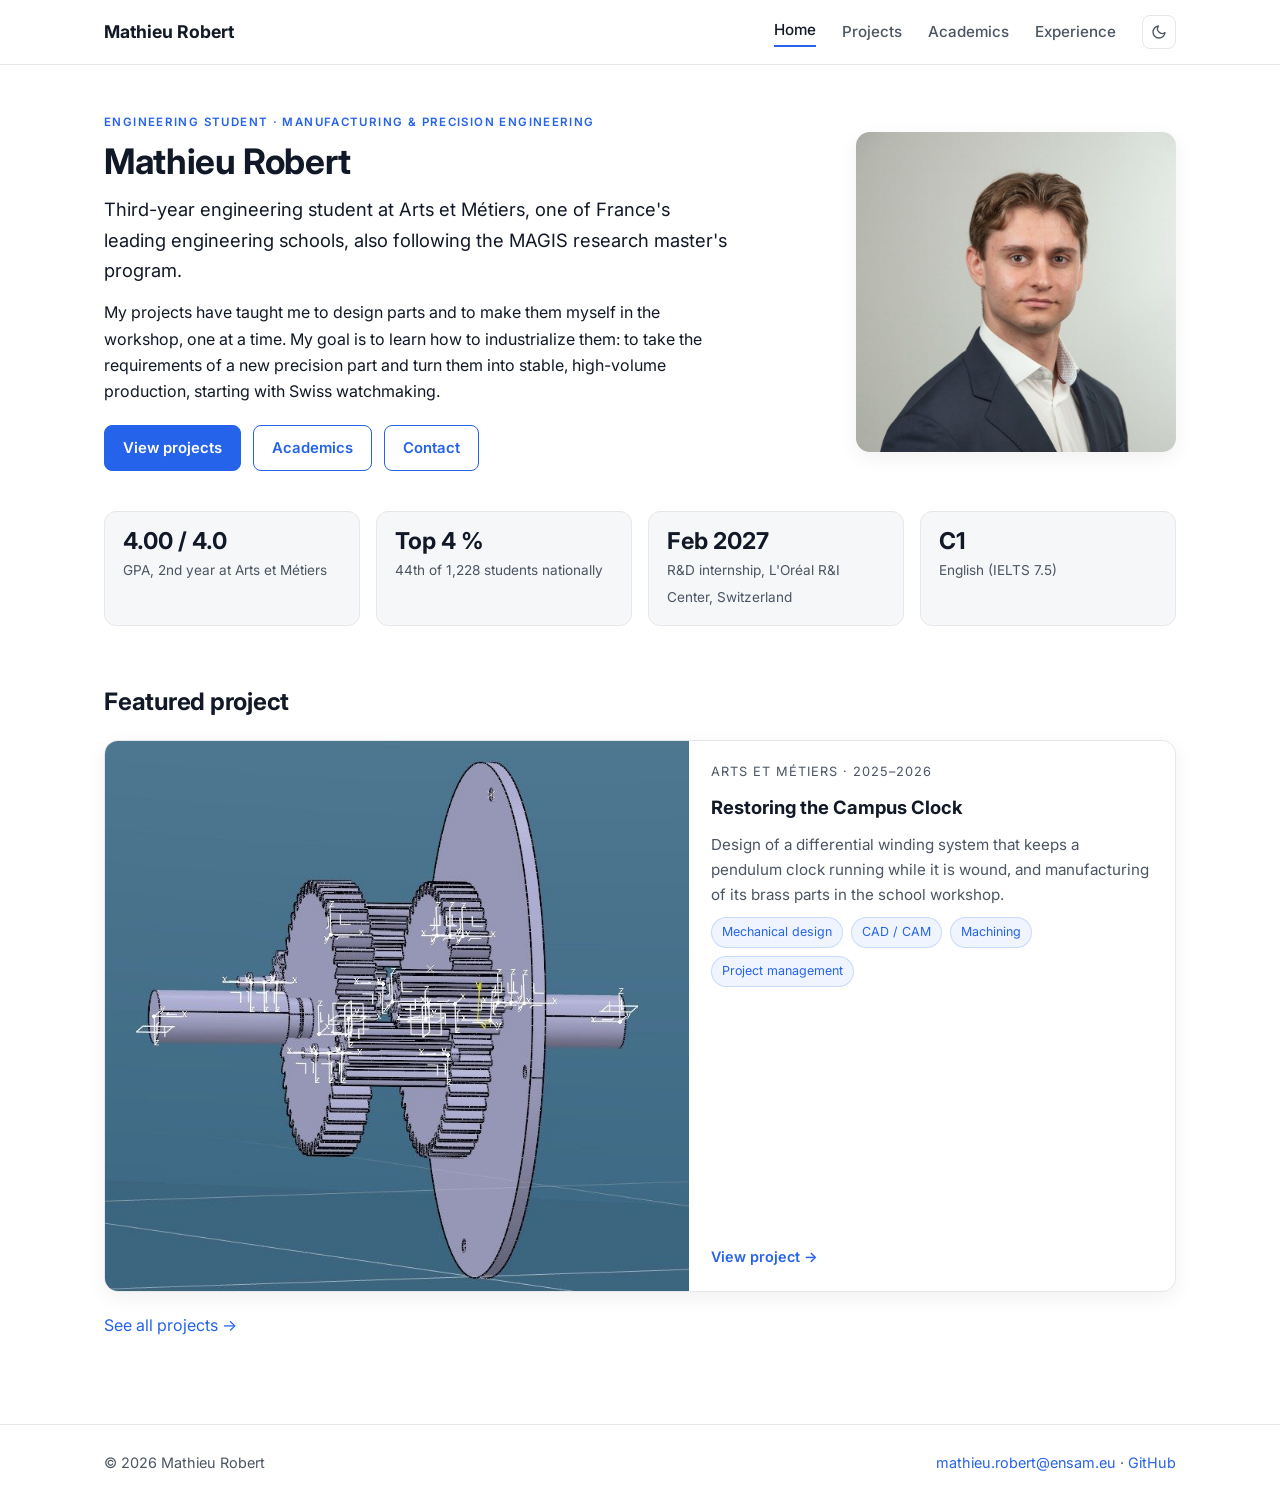
==== index.html @ 0836a947 "Add files via upload" ====
<!doctype html>
<html lang="en">
<head>
<meta charset="utf-8">
<meta name="viewport" content="width=device-width, initial-scale=1">
<title>Mathieu Robert – Portfolio</title>
<meta name="description" content="Portfolio of Mathieu Robert, engineering student at Arts et Métiers (France): manufacturing and precision engineering projects.">
<link rel="preconnect" href="https://fonts.googleapis.com"><link rel="preconnect" href="https://fonts.gstatic.com" crossorigin>
<link href="https://fonts.googleapis.com/css2?family=Inter:wght@400;500;600;700&display=swap" rel="stylesheet">
<link rel="stylesheet" href="css/style.css">
</head>
<body>
<header class="site-header"><div class="container">
<a class="brand" href="index.html">Mathieu Robert</a>
<nav class="nav"><a href="index.html" class="active">Home</a><a href="projects.html">Projects</a><a href="academics.html">Academics</a><a href="experience.html">Experience</a><button id="theme-toggle" aria-label="Toggle dark mode" title="Toggle dark mode"><svg width="16" height="16" viewBox="0 0 24 24" fill="none" stroke="currentColor" stroke-width="2" stroke-linecap="round" stroke-linejoin="round"><path d="M21 12.79A9 9 0 1 1 11.21 3 7 7 0 0 0 21 12.79z"/></svg></button></nav>
</div></header>
<main><div class="container">

<section class="hero">
<div>
<span class="label">Engineering student · Manufacturing & precision engineering</span>
<h1>Mathieu Robert</h1>
<p class="lead">Third-year engineering student at Arts et Métiers, one of France's leading engineering schools, also following the MAGIS research master's program.</p>
<p>My projects have taught me to design parts and to make them myself in the workshop, one at a time. My goal is to learn how to industrialize them: to take the requirements of a new precision part and turn them into stable, high-volume production, starting with Swiss watchmaking.</p>
<div class="btn-row"><a class="btn primary" href="projects.html">View projects</a><a class="btn" href="academics.html">Academics</a><a class="btn" href="mailto:mathieu.robert@ensam.eu">Contact</a></div>
</div>
<img src="img/me/photo.jpg" alt="Mathieu Robert">
</section>
<div class="facts">
<div class="fact"><b>4.00 / 4.0</b><span>GPA, 2nd year at Arts et Métiers</span></div>
<div class="fact"><b>Top 4 %</b><span>44th of 1,228 students nationally</span></div>
<div class="fact"><b>Feb 2027</b><span>R&D internship, L'Oréal R&I Center, Switzerland</span></div>
<div class="fact"><b>C1</b><span>English (IELTS 7.5)</span></div>
</div>
<h2>Featured project</h2>
<div class="grid" style="grid-template-columns:1fr"><a class="pcard" style="display:grid;grid-template-columns:1.2fr 1fr" href="clock.html"><div class="thumb" style="aspect-ratio:auto;min-height:280px"><img src="img/clock/differential-exploded.jpg" alt="Restoring the Campus Clock" loading="lazy"></div>
<div class="content"><span class="ctx">Arts et Métiers · 2025–2026</span><h3>Restoring the Campus Clock</h3><p>Design of a differential winding system that keeps a pendulum clock running while it is wound, and manufacturing of its brass parts in the school workshop.</p><div class="chips"><span class="chip">Mechanical design</span><span class="chip">CAD / CAM</span><span class="chip">Machining</span><span class="chip">Project management</span></div><span class="more">View project →</span></div></a></div>
<p style="margin-top:20px"><a href="projects.html">See all projects →</a></p>

</div></main>
<footer><div class="container">
<span>© 2026 Mathieu Robert</span>
<span><a href="mailto:mathieu.robert@ensam.eu">mathieu.robert@ensam.eu</a> · <a href="https://github.com/mathieurobert-ensam">GitHub</a></span>
</div></footer>
<script src="js/main.js"></script>
</body>
</html>
---- css/style.css ----
:root{--bg:#ffffff;--surface:#f6f7f9;--card:#ffffff;--text:#111827;--muted:#4b5563;--line:#e5e7eb;--accent:#2563eb;--accent-soft:#eff4ff;--shadow:0 6px 20px rgba(17,24,39,.06)}
body.dark{--bg:#121417;--surface:#1a1d21;--card:#1f2227;--text:#e8eaed;--muted:#a3a9b3;--line:#2d3137;--accent:#7aa2f7;--accent-soft:#1e2635;--shadow:0 6px 20px rgba(0,0,0,.35)}
*{box-sizing:border-box}
html{scroll-behavior:smooth}
body{margin:0;background:var(--bg);color:var(--text);font-family:Inter,system-ui,-apple-system,"Segoe UI",Roboto,Arial,sans-serif;font-size:16px;line-height:1.65;transition:background .2s,color .2s}
a{color:var(--accent);text-decoration:none}a:hover{text-decoration:underline}
img{display:block;max-width:100%}
.container{max-width:1120px;margin:0 auto;padding:0 24px}
/* header */
.site-header{position:sticky;top:0;z-index:20;background:var(--bg);border-bottom:1px solid var(--line)}
.site-header .container{display:flex;align-items:center;justify-content:space-between;height:64px;gap:16px}
.brand{font-weight:700;font-size:1.1rem;color:var(--text);white-space:nowrap}
.brand:hover{text-decoration:none}
.nav{display:flex;align-items:center;gap:26px}
.nav a{color:var(--muted);font-weight:500;font-size:.95rem}
.nav a:hover,.nav a.active{color:var(--text);text-decoration:none}
.nav a.active{box-shadow:inset 0 -2px 0 var(--accent);padding-bottom:4px}
#theme-toggle{background:none;border:1px solid var(--line);border-radius:8px;width:34px;height:34px;color:var(--muted);cursor:pointer;display:grid;place-items:center}
#theme-toggle:hover{color:var(--text)}
main{padding:48px 0 72px}
h1{font-size:2.2rem;line-height:1.2;margin:0 0 12px;letter-spacing:-.01em}
h2{font-size:1.5rem;margin:56px 0 18px;letter-spacing:-.01em}
h3{font-size:1.15rem;margin:0 0 10px}
p{margin:0 0 14px}
ul{margin:0 0 14px;padding-left:20px}li{margin-bottom:6px}
.muted{color:var(--muted)}
.label{display:block;font-size:.72rem;font-weight:600;letter-spacing:.12em;text-transform:uppercase;color:var(--accent);margin-bottom:8px}
/* buttons, chips */
.btn{display:inline-flex;align-items:center;gap:8px;padding:10px 18px;border-radius:8px;font-weight:600;font-size:.93rem;border:1px solid var(--accent);color:var(--accent);background:transparent}
.btn.primary{background:var(--accent);color:#fff}
.btn:hover{text-decoration:none;filter:brightness(.95)}
.btn-row{display:flex;flex-wrap:wrap;gap:12px;margin-top:20px}
.chips{display:flex;flex-wrap:wrap;gap:8px}
.chip{font-size:.78rem;padding:4px 10px;border-radius:999px;background:var(--accent-soft);color:var(--accent);border:1px solid color-mix(in srgb,var(--accent) 18%,transparent)}
/* home */
.hero{display:grid;grid-template-columns:1.6fr 1fr;gap:56px;align-items:center}
.hero img{width:100%;max-width:320px;justify-self:end;border-radius:14px;box-shadow:var(--shadow);aspect-ratio:1/1;object-fit:cover}
.lead{font-size:1.15rem}
.facts{display:grid;grid-template-columns:repeat(4,1fr);gap:16px;margin-top:40px}
.fact{background:var(--surface);border:1px solid var(--line);border-radius:12px;padding:16px 18px}
.fact b{display:block;font-size:1.45rem;color:var(--text);line-height:1.2}
.fact span{font-size:.85rem;color:var(--muted)}
/* project cards */
.grid{display:grid;grid-template-columns:repeat(2,1fr);gap:28px}
.pcard{display:flex;flex-direction:column;border:1px solid var(--line);border-radius:14px;overflow:hidden;background:var(--card);color:var(--text);box-shadow:var(--shadow);transition:transform .2s,box-shadow .2s}
.pcard:hover{transform:translateY(-4px);box-shadow:0 14px 32px rgba(17,24,39,.12);text-decoration:none}
.pcard .thumb{aspect-ratio:16/9;background:var(--surface);overflow:hidden}
.pcard .thumb img{width:100%;height:100%;object-fit:cover}
.pcard .content{padding:20px 22px 22px;display:flex;flex-direction:column;gap:10px;flex:1}
.pcard .ctx{font-size:.8rem;color:var(--muted);text-transform:uppercase;letter-spacing:.08em}
.pcard h3{margin:0;font-size:1.15rem}
.pcard p{margin:0;color:var(--muted);font-size:.95rem}
.pcard .more{margin-top:auto;padding-top:6px;color:var(--accent);font-weight:600;font-size:.9rem}
.minor{display:grid;grid-template-columns:repeat(3,1fr);gap:16px}
.minor div{border:1px solid var(--line);border-radius:12px;padding:16px 18px;background:var(--card)}
.minor h4{margin:0 0 4px;font-size:1rem}
.minor small{display:block;color:var(--muted);margin-bottom:6px}
.minor p{margin:0;font-size:.92rem;color:var(--muted)}
/* project page */
.p-head{border-bottom:1px solid var(--line);padding-bottom:28px;margin-bottom:32px}
.p-head .sub{font-size:1.12rem;color:var(--muted);max-width:820px}
.meta{display:grid;grid-template-columns:repeat(4,1fr);gap:16px;margin-top:22px}
.meta div{border-left:2px solid var(--line);padding-left:12px}
.meta b{display:block;font-size:.72rem;letter-spacing:.1em;text-transform:uppercase;color:var(--muted);font-weight:600}
.meta span{font-size:.93rem}
.top{display:grid;grid-template-columns:2fr 1fr;gap:28px;align-items:start}
.objective{border-left:3px solid var(--accent);padding:2px 0 2px 18px}
.objective p{margin:0}
.tools{background:var(--surface);border:1px solid var(--line);border-radius:12px;padding:16px 18px}
.tools ul{list-style:none;padding:0;margin:0;display:flex;flex-direction:column;gap:7px;font-size:.92rem}
.tools li{margin:0;padding-left:16px;position:relative}
.tools li:before{content:"";position:absolute;left:0;top:.62em;width:6px;height:6px;border-radius:50%;background:var(--accent)}
.kpis{display:grid;grid-template-columns:repeat(3,1fr);gap:16px;margin:32px 0 8px}
.kpi{border:1px solid var(--line);border-radius:12px;padding:18px 20px;background:var(--card)}
.kpi b{display:block;font-size:1.7rem;line-height:1.15;color:var(--accent)}
.kpi span{color:var(--muted);font-size:.9rem}
.step{display:grid;grid-template-columns:1.05fr 1fr;gap:36px;align-items:center;margin:48px 0}
.step.rev .text{order:2}
.step.full{grid-template-columns:1fr}
.step .num{font-size:.8rem;font-weight:700;color:var(--accent);letter-spacing:.1em}
.step h3{font-size:1.3rem;margin:4px 0 12px}
.step .text p,.step .text li{color:var(--text)}
.callout{background:var(--surface);border:1px solid var(--line);border-radius:10px;padding:12px 16px;margin:12px 0;font-size:.95rem}
.callout b{color:var(--text)}
.formula{font-family:"Cambria Math","Times New Roman",serif;font-size:1.08rem;display:inline-block;background:var(--card);border:1px solid var(--line);border-radius:8px;padding:8px 14px;margin:4px 0 12px}
/* carousel */
.carousel{position:relative;border:1px solid var(--line);border-radius:12px;background:var(--card);overflow:hidden;box-shadow:var(--shadow)}
.carousel .slide{display:none}
.carousel .slide.show{display:block}
.carousel .slide img{width:100%;aspect-ratio:4/3;object-fit:contain;background:#fff}
.carousel .cap{font-size:.86rem;color:var(--muted);padding:10px 14px;border-top:1px solid var(--line);min-height:44px}
.carousel .nav-btn{position:absolute;top:calc(50% - 22px);transform:translateY(-50%);width:36px;height:36px;border-radius:50%;border:1px solid var(--line);background:rgba(255,255,255,.92);color:#111827;font-size:1.1rem;cursor:pointer;display:grid;place-items:center}
.carousel .prev{left:10px}.carousel .next{right:10px}
.carousel .dots{position:absolute;right:12px;bottom:56px;display:flex;gap:6px}
.carousel .dots span{width:8px;height:8px;border-radius:50%;background:rgba(17,24,39,.25);cursor:pointer}
.carousel .dots span.active{background:var(--accent)}
table{border-collapse:collapse;width:100%;font-size:.92rem;margin:8px 0 14px}
th,td{border-bottom:1px solid var(--line);padding:8px 10px;text-align:left;vertical-align:top}
th{background:var(--surface);font-weight:600}
.results{background:var(--surface);border:1px solid var(--line);border-left:3px solid var(--accent);border-radius:12px;padding:22px 26px;margin-top:56px}
.results ul{margin-bottom:10px}
.learned{margin:14px 0 0;padding-top:14px;border-top:1px solid var(--line)}
.downloads{display:flex;flex-wrap:wrap;gap:12px;margin-top:24px}
.pnav{display:flex;justify-content:space-between;gap:16px;margin-top:48px;padding-top:24px;border-top:1px solid var(--line);font-weight:600}
/* academics / experience */
.timeline{border-left:2px solid var(--line);margin-left:8px;padding-left:28px}
.tl-item{position:relative;margin-bottom:40px}
.tl-item:before{content:"";position:absolute;left:-36px;top:6px;width:12px;height:12px;border-radius:50%;background:var(--accent);box-shadow:0 0 0 4px var(--bg)}
.tl-item .when{font-size:.78rem;letter-spacing:.1em;text-transform:uppercase;color:var(--accent);font-weight:600}
.tl-item h3{margin:4px 0 2px;font-size:1.2rem}
.tl-item .where{color:var(--muted);font-size:.95rem;margin-bottom:10px}
.metrics{display:flex;flex-wrap:wrap;gap:24px;margin:10px 0 12px}
.metrics div{font-size:.88rem;color:var(--muted)}
.metrics b{display:block;font-size:1.25rem;color:var(--text)}
.exp{display:grid;grid-template-columns:auto 1fr;gap:18px;border:1px solid var(--line);border-radius:12px;padding:22px 24px;margin-bottom:18px;background:var(--card)}
.exp .tag{font-size:.7rem;font-weight:700;letter-spacing:.1em;text-transform:uppercase;color:var(--accent);background:var(--accent-soft);border-radius:6px;padding:6px 8px;height:max-content;white-space:nowrap}
.exp h3{margin:0}
.exp .where{color:var(--muted);font-size:.92rem;margin-bottom:8px}
.skills-table th{width:180px}
footer{border-top:1px solid var(--line);padding:26px 0;color:var(--muted);font-size:.9rem}
footer .container{display:flex;justify-content:space-between;flex-wrap:wrap;gap:12px}
@media (max-width:900px){.grid,.minor{grid-template-columns:1fr}.facts,.meta{grid-template-columns:repeat(2,1fr)}.kpis{grid-template-columns:1fr}.top,.step,.hero{grid-template-columns:1fr}.step.rev .text{order:0}.hero img{justify-self:start;max-width:220px;order:-1}}
@media (max-width:600px){.nav{gap:14px}.nav a{font-size:.88rem}h1{font-size:1.75rem}.brand{font-size:1rem}.container{padding:0 16px}.site-header .container{height:auto;padding-top:12px;padding-bottom:12px;flex-wrap:wrap}}
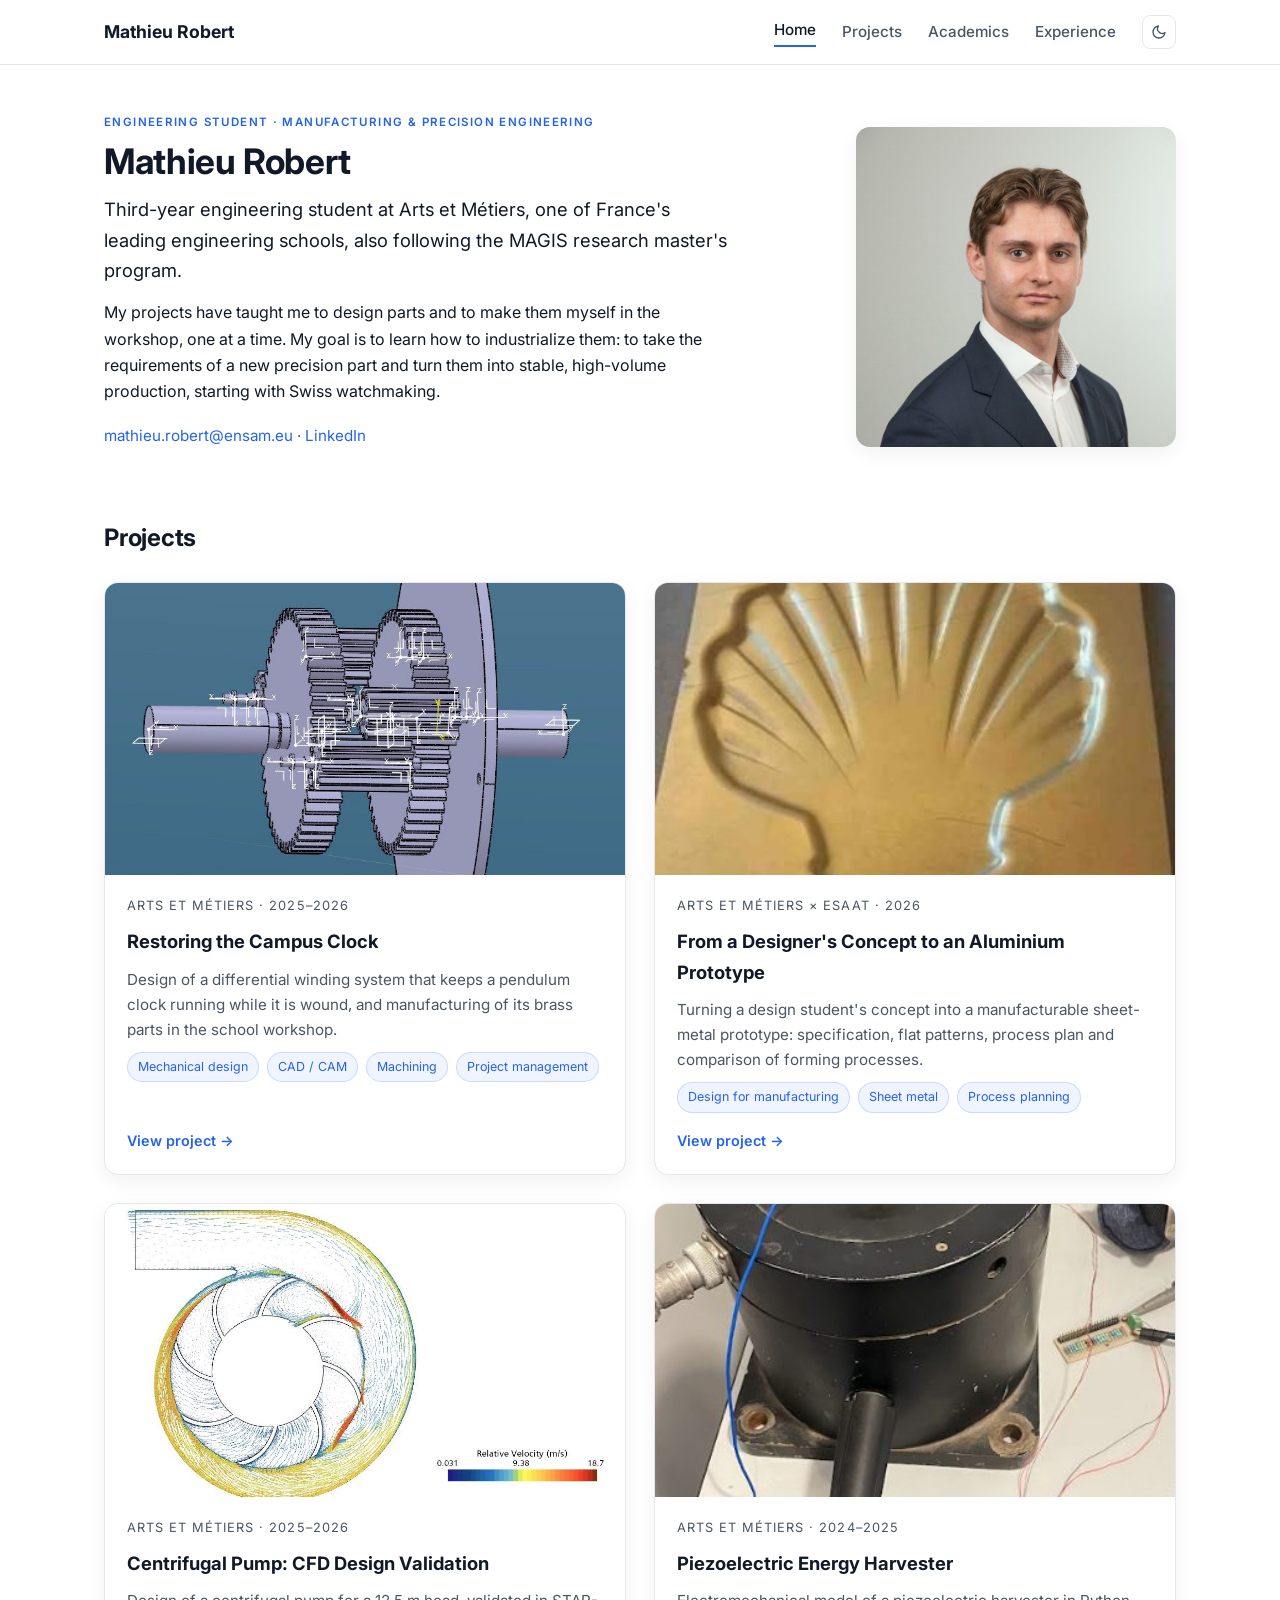
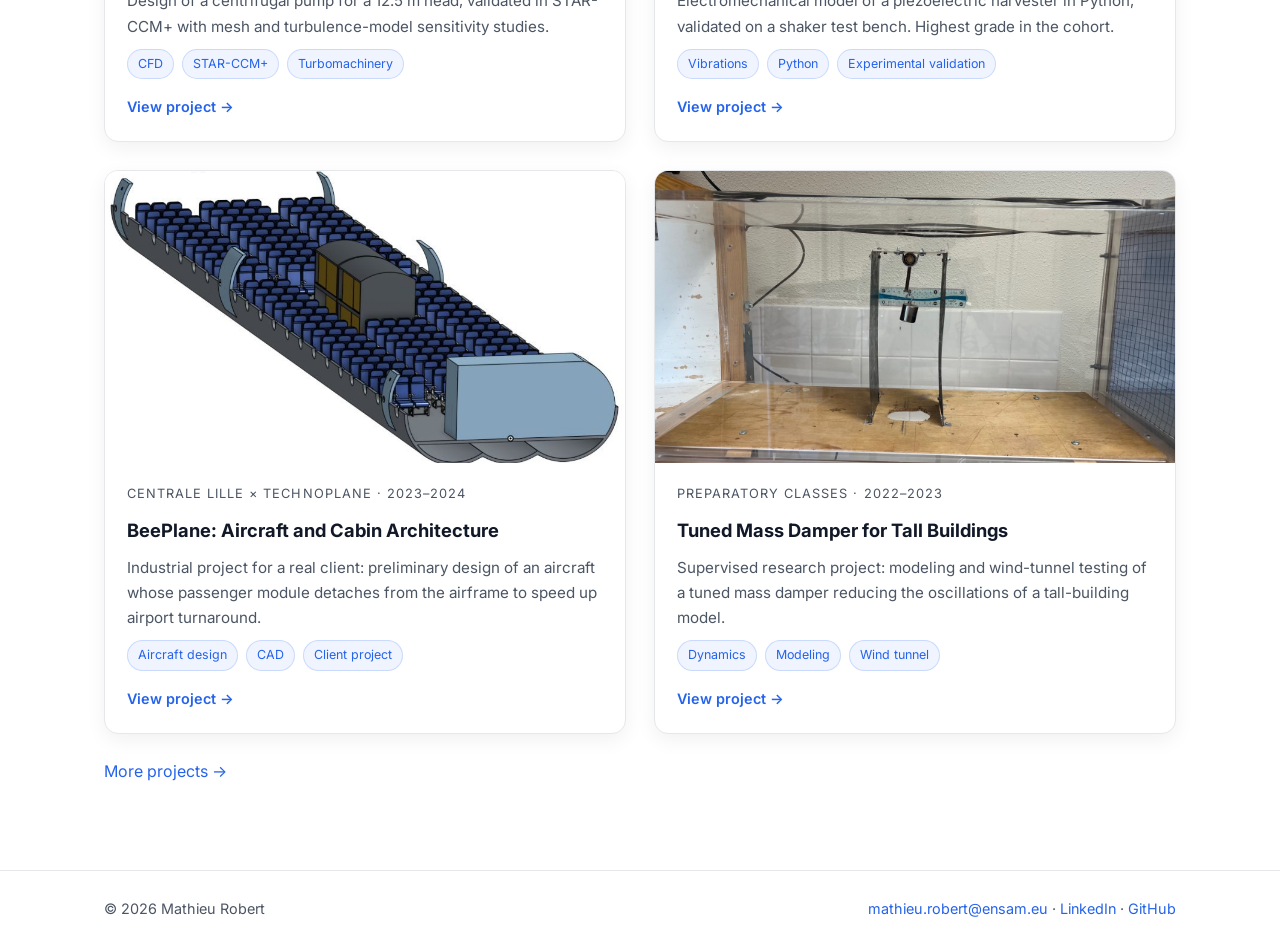
==== commit c027a4dc: "Add files via upload" ====
--- a/index.html
+++ b/index.html
@@ -22,25 +22,24 @@
 <h1>Mathieu Robert</h1>
 <p class="lead">Third-year engineering student at Arts et Métiers, one of France's leading engineering schools, also following the MAGIS research master's program.</p>
 <p>My projects have taught me to design parts and to make them myself in the workshop, one at a time. My goal is to learn how to industrialize them: to take the requirements of a new precision part and turn them into stable, high-volume production, starting with Swiss watchmaking.</p>
-<div class="btn-row"><a class="btn primary" href="projects.html">View projects</a><a class="btn" href="academics.html">Academics</a><a class="btn" href="mailto:mathieu.robert@ensam.eu">Contact</a></div>
+<p class="contact-line"><a href="mailto:mathieu.robert@ensam.eu">mathieu.robert@ensam.eu</a> · <a href="https://www.linkedin.com/in/mathieu-robert-ensam/">LinkedIn</a></p>
 </div>
 <img src="img/me/photo.jpg" alt="Mathieu Robert">
 </section>
-<div class="facts">
-<div class="fact"><b>4.00 / 4.0</b><span>GPA, 2nd year at Arts et Métiers</span></div>
-<div class="fact"><b>Top 4 %</b><span>44th of 1,228 students nationally</span></div>
-<div class="fact"><b>Feb 2027</b><span>R&D internship, L'Oréal R&I Center, Switzerland</span></div>
-<div class="fact"><b>C1</b><span>English (IELTS 7.5)</span></div>
-</div>
-<h2>Featured project</h2>
-<div class="grid" style="grid-template-columns:1fr"><a class="pcard" style="display:grid;grid-template-columns:1.2fr 1fr" href="clock.html"><div class="thumb" style="aspect-ratio:auto;min-height:280px"><img src="img/clock/differential-exploded.jpg" alt="Restoring the Campus Clock" loading="lazy"></div>
-<div class="content"><span class="ctx">Arts et Métiers · 2025–2026</span><h3>Restoring the Campus Clock</h3><p>Design of a differential winding system that keeps a pendulum clock running while it is wound, and manufacturing of its brass parts in the school workshop.</p><div class="chips"><span class="chip">Mechanical design</span><span class="chip">CAD / CAM</span><span class="chip">Machining</span><span class="chip">Project management</span></div><span class="more">View project →</span></div></a></div>
-<p style="margin-top:20px"><a href="projects.html">See all projects →</a></p>
+<h2>Projects</h2>
+<div class="grid" style="margin-top:24px"><a class="pcard" href="clock.html"><div class="thumb"><img src="img/clock/differential-exploded.jpg" alt="Restoring the Campus Clock" loading="lazy"></div>
+<div class="content"><span class="ctx">Arts et Métiers · 2025–2026</span><h3>Restoring the Campus Clock</h3><p>Design of a differential winding system that keeps a pendulum clock running while it is wound, and manufacturing of its brass parts in the school workshop.</p><div class="chips"><span class="chip">Mechanical design</span><span class="chip">CAD / CAM</span><span class="chip">Machining</span><span class="chip">Project management</span></div><span class="more">View project →</span></div></a><a class="pcard" href="explorer-kit.html"><div class="thumb"><img src="img/kit/embossed-shell.jpg" alt="From a Designer's Concept to an Aluminium Prototype" loading="lazy"></div>
+<div class="content"><span class="ctx">Arts et Métiers × ESAAT · 2026</span><h3>From a Designer's Concept to an Aluminium Prototype</h3><p>Turning a design student's concept into a manufacturable sheet-metal prototype: specification, flat patterns, process plan and comparison of forming processes.</p><div class="chips"><span class="chip">Design for manufacturing</span><span class="chip">Sheet metal</span><span class="chip">Process planning</span></div><span class="more">View project →</span></div></a><a class="pcard" href="pump.html"><div class="thumb"><img src="img/pump/velocity-design-point.jpg" alt="Centrifugal Pump: CFD Design Validation" loading="lazy"></div>
+<div class="content"><span class="ctx">Arts et Métiers · 2025–2026</span><h3>Centrifugal Pump: CFD Design Validation</h3><p>Design of a centrifugal pump for a 12.5 m head, validated in STAR-CCM+ with mesh and turbulence-model sensitivity studies.</p><div class="chips"><span class="chip">CFD</span><span class="chip">STAR-CCM+</span><span class="chip">Turbomachinery</span></div><span class="more">View project →</span></div></a><a class="pcard" href="piezo.html"><div class="thumb"><img src="img/piezo/bench.jpg" alt="Piezoelectric Energy Harvester" loading="lazy"></div>
+<div class="content"><span class="ctx">Arts et Métiers · 2024–2025</span><h3>Piezoelectric Energy Harvester</h3><p>Electromechanical model of a piezoelectric harvester in Python, validated on a shaker test bench. Highest grade in the cohort.</p><div class="chips"><span class="chip">Vibrations</span><span class="chip">Python</span><span class="chip">Experimental validation</span></div><span class="more">View project →</span></div></a><a class="pcard" href="beeplane.html"><div class="thumb"><img src="img/beeplane/cabin-module.jpg" alt="BeePlane: Aircraft and Cabin Architecture" loading="lazy"></div>
+<div class="content"><span class="ctx">Centrale Lille × Technoplane · 2023–2024</span><h3>BeePlane: Aircraft and Cabin Architecture</h3><p>Industrial project for a real client: preliminary design of an aircraft whose passenger module detaches from the airframe to speed up airport turnaround.</p><div class="chips"><span class="chip">Aircraft design</span><span class="chip">CAD</span><span class="chip">Client project</span></div><span class="more">View project →</span></div></a><a class="pcard" href="tuned-mass-damper.html"><div class="thumb"><img src="img/tmd/wind-tunnel.jpg" alt="Tuned Mass Damper for Tall Buildings" loading="lazy"></div>
+<div class="content"><span class="ctx">Preparatory classes · 2022–2023</span><h3>Tuned Mass Damper for Tall Buildings</h3><p>Supervised research project: modeling and wind-tunnel testing of a tuned mass damper reducing the oscillations of a tall-building model.</p><div class="chips"><span class="chip">Dynamics</span><span class="chip">Modeling</span><span class="chip">Wind tunnel</span></div><span class="more">View project →</span></div></a></div>
+<p style="margin-top:24px"><a href="projects.html">More projects →</a></p>
 
 </div></main>
 <footer><div class="container">
 <span>© 2026 Mathieu Robert</span>
-<span><a href="mailto:mathieu.robert@ensam.eu">mathieu.robert@ensam.eu</a> · <a href="https://github.com/mathieurobert-ensam">GitHub</a></span>
+<span><a href="mailto:mathieu.robert@ensam.eu">mathieu.robert@ensam.eu</a> · <a href="https://www.linkedin.com/in/mathieu-robert-ensam/">LinkedIn</a> · <a href="https://github.com/mathieurobert-ensam">GitHub</a></span>
 </div></footer>
 <script src="js/main.js"></script>
 </body>
--- a/css/style.css
+++ b/css/style.css
@@ -121,3 +121,4 @@
 footer .container{display:flex;justify-content:space-between;flex-wrap:wrap;gap:12px}
 @media (max-width:900px){.grid,.minor{grid-template-columns:1fr}.facts,.meta{grid-template-columns:repeat(2,1fr)}.kpis{grid-template-columns:1fr}.top,.step,.hero{grid-template-columns:1fr}.step.rev .text{order:0}.hero img{justify-self:start;max-width:220px;order:-1}}
 @media (max-width:600px){.nav{gap:14px}.nav a{font-size:.88rem}h1{font-size:1.75rem}.brand{font-size:1rem}.container{padding:0 16px}.site-header .container{height:auto;padding-top:12px;padding-bottom:12px;flex-wrap:wrap}}
+.contact-line{margin-top:18px;font-size:.95rem;color:var(--muted)}
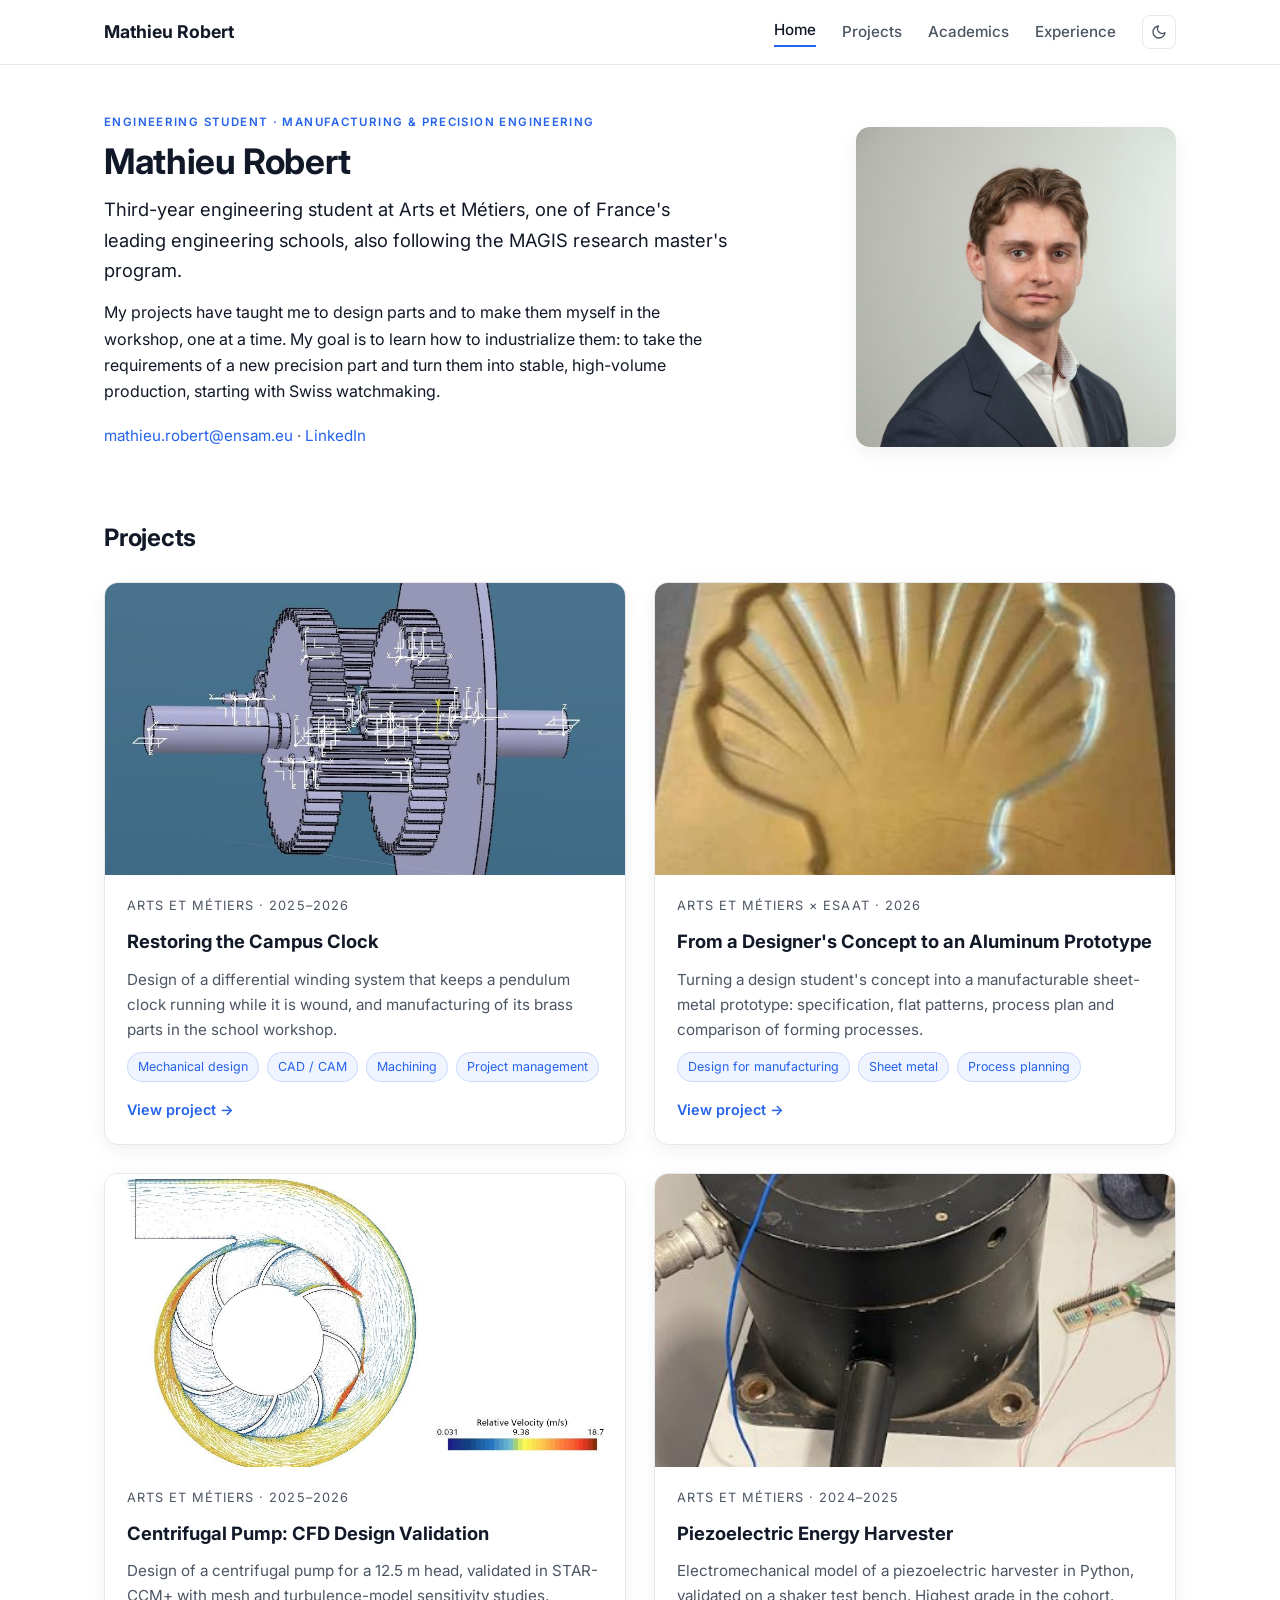
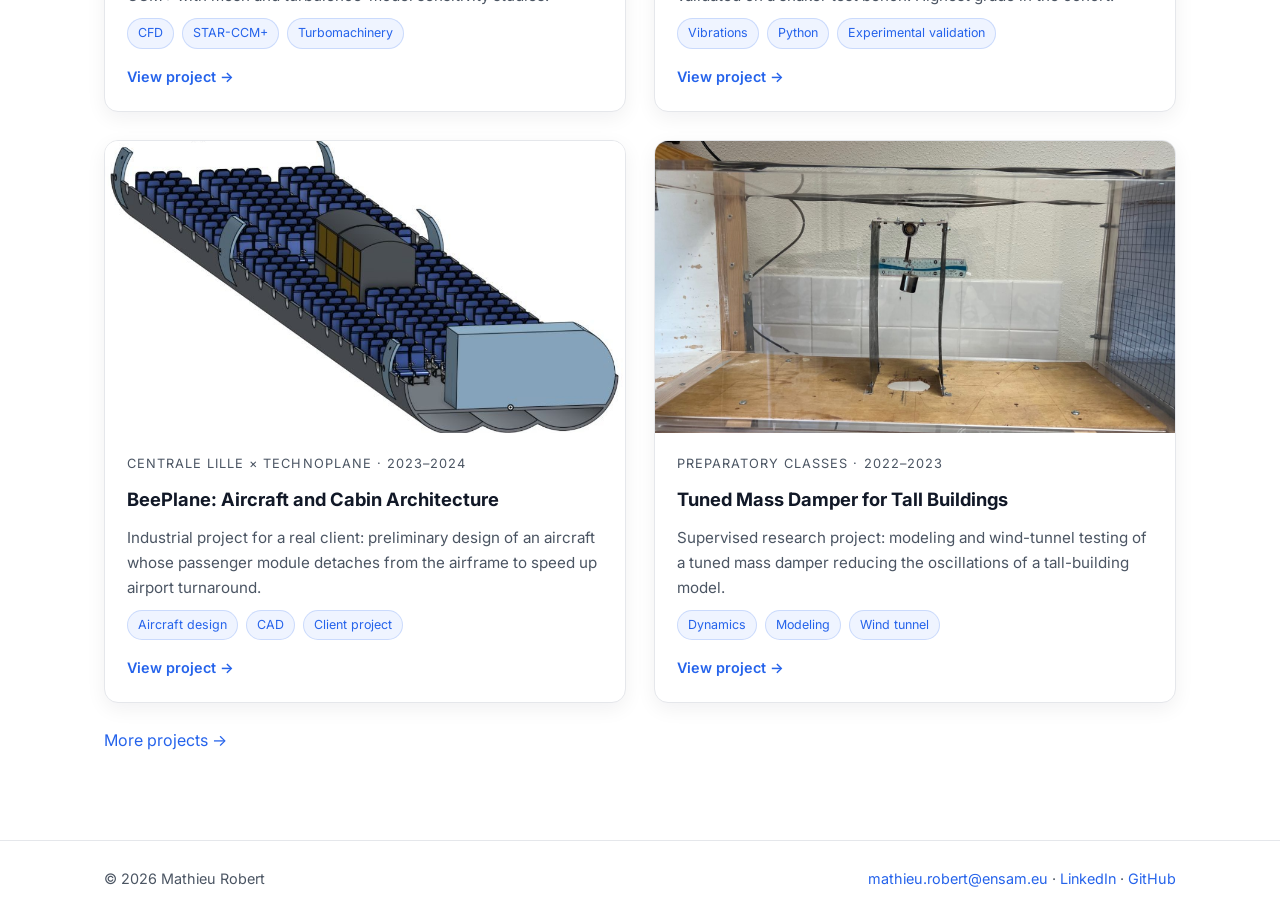
==== commit faa9bb2c: "Add files via upload" ====
--- a/index.html
+++ b/index.html
@@ -28,8 +28,8 @@
 </section>
 <h2>Projects</h2>
 <div class="grid" style="margin-top:24px"><a class="pcard" href="clock.html"><div class="thumb"><img src="img/clock/differential-exploded.jpg" alt="Restoring the Campus Clock" loading="lazy"></div>
-<div class="content"><span class="ctx">Arts et Métiers · 2025–2026</span><h3>Restoring the Campus Clock</h3><p>Design of a differential winding system that keeps a pendulum clock running while it is wound, and manufacturing of its brass parts in the school workshop.</p><div class="chips"><span class="chip">Mechanical design</span><span class="chip">CAD / CAM</span><span class="chip">Machining</span><span class="chip">Project management</span></div><span class="more">View project →</span></div></a><a class="pcard" href="explorer-kit.html"><div class="thumb"><img src="img/kit/embossed-shell.jpg" alt="From a Designer's Concept to an Aluminium Prototype" loading="lazy"></div>
-<div class="content"><span class="ctx">Arts et Métiers × ESAAT · 2026</span><h3>From a Designer's Concept to an Aluminium Prototype</h3><p>Turning a design student's concept into a manufacturable sheet-metal prototype: specification, flat patterns, process plan and comparison of forming processes.</p><div class="chips"><span class="chip">Design for manufacturing</span><span class="chip">Sheet metal</span><span class="chip">Process planning</span></div><span class="more">View project →</span></div></a><a class="pcard" href="pump.html"><div class="thumb"><img src="img/pump/velocity-design-point.jpg" alt="Centrifugal Pump: CFD Design Validation" loading="lazy"></div>
+<div class="content"><span class="ctx">Arts et Métiers · 2025–2026</span><h3>Restoring the Campus Clock</h3><p>Design of a differential winding system that keeps a pendulum clock running while it is wound, and manufacturing of its brass parts in the school workshop.</p><div class="chips"><span class="chip">Mechanical design</span><span class="chip">CAD / CAM</span><span class="chip">Machining</span><span class="chip">Project management</span></div><span class="more">View project →</span></div></a><a class="pcard" href="explorer-kit.html"><div class="thumb"><img src="img/kit/embossed-shell.jpg" alt="From a Designer's Concept to an Aluminum Prototype" loading="lazy"></div>
+<div class="content"><span class="ctx">Arts et Métiers × ESAAT · 2026</span><h3>From a Designer's Concept to an Aluminum Prototype</h3><p>Turning a design student's concept into a manufacturable sheet-metal prototype: specification, flat patterns, process plan and comparison of forming processes.</p><div class="chips"><span class="chip">Design for manufacturing</span><span class="chip">Sheet metal</span><span class="chip">Process planning</span></div><span class="more">View project →</span></div></a><a class="pcard" href="pump.html"><div class="thumb"><img src="img/pump/velocity-design-point.jpg" alt="Centrifugal Pump: CFD Design Validation" loading="lazy"></div>
 <div class="content"><span class="ctx">Arts et Métiers · 2025–2026</span><h3>Centrifugal Pump: CFD Design Validation</h3><p>Design of a centrifugal pump for a 12.5 m head, validated in STAR-CCM+ with mesh and turbulence-model sensitivity studies.</p><div class="chips"><span class="chip">CFD</span><span class="chip">STAR-CCM+</span><span class="chip">Turbomachinery</span></div><span class="more">View project →</span></div></a><a class="pcard" href="piezo.html"><div class="thumb"><img src="img/piezo/bench.jpg" alt="Piezoelectric Energy Harvester" loading="lazy"></div>
 <div class="content"><span class="ctx">Arts et Métiers · 2024–2025</span><h3>Piezoelectric Energy Harvester</h3><p>Electromechanical model of a piezoelectric harvester in Python, validated on a shaker test bench. Highest grade in the cohort.</p><div class="chips"><span class="chip">Vibrations</span><span class="chip">Python</span><span class="chip">Experimental validation</span></div><span class="more">View project →</span></div></a><a class="pcard" href="beeplane.html"><div class="thumb"><img src="img/beeplane/cabin-module.jpg" alt="BeePlane: Aircraft and Cabin Architecture" loading="lazy"></div>
 <div class="content"><span class="ctx">Centrale Lille × Technoplane · 2023–2024</span><h3>BeePlane: Aircraft and Cabin Architecture</h3><p>Industrial project for a real client: preliminary design of an aircraft whose passenger module detaches from the airframe to speed up airport turnaround.</p><div class="chips"><span class="chip">Aircraft design</span><span class="chip">CAD</span><span class="chip">Client project</span></div><span class="more">View project →</span></div></a><a class="pcard" href="tuned-mass-damper.html"><div class="thumb"><img src="img/tmd/wind-tunnel.jpg" alt="Tuned Mass Damper for Tall Buildings" loading="lazy"></div>
